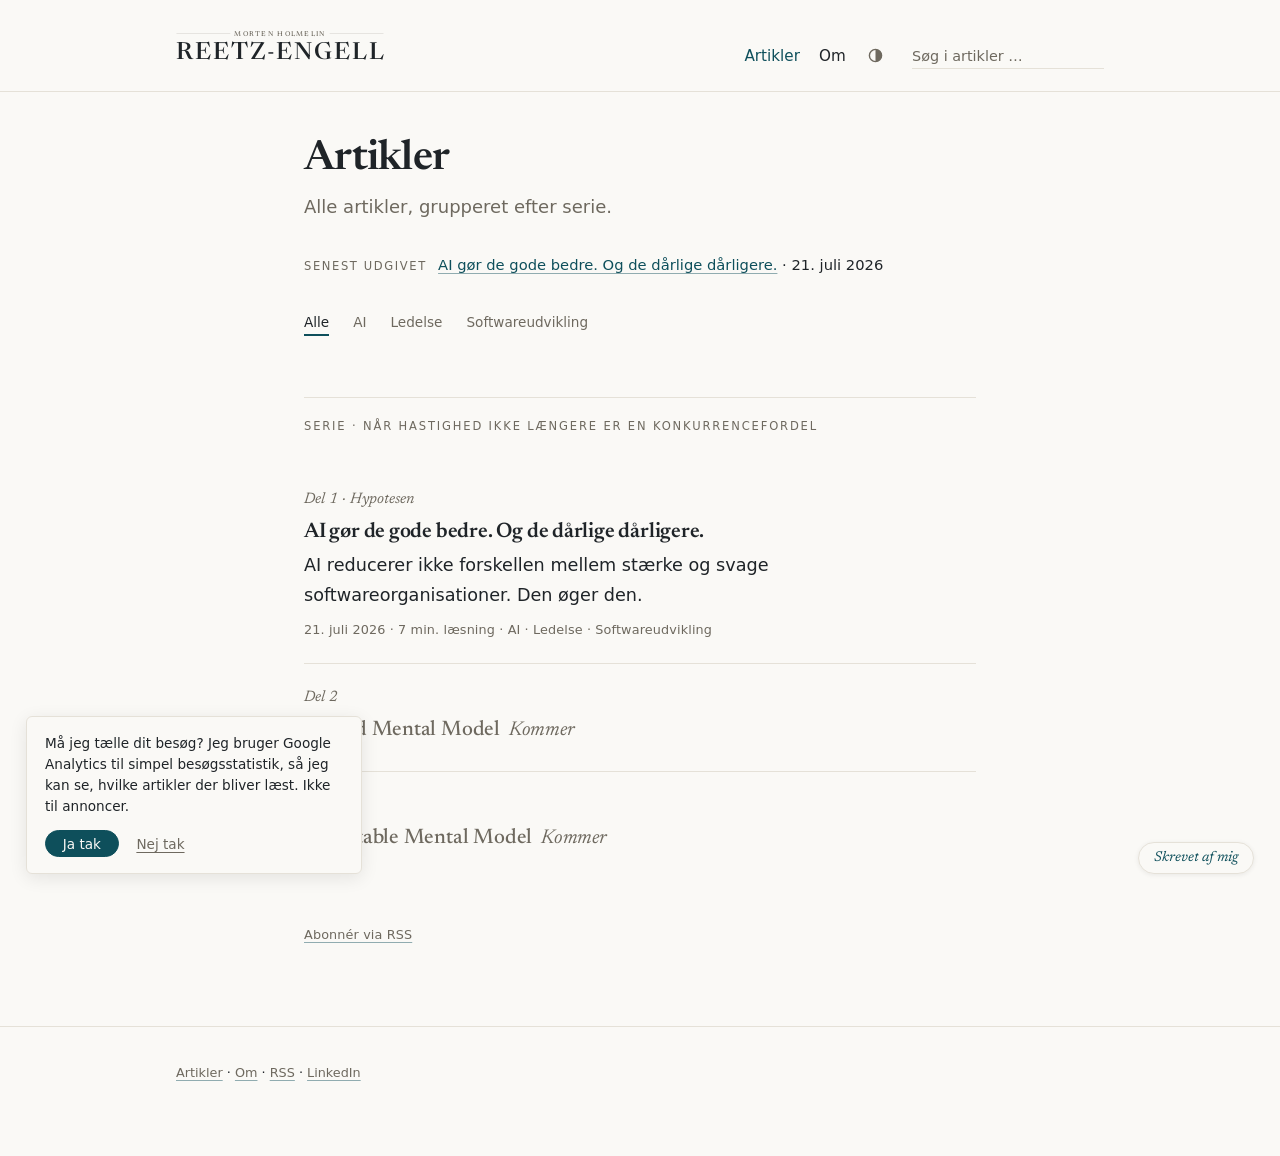
==== artikler/index.html @ 833778ea "Samtykke-banner + Consent Mode for Analytics Lille banner nederst til venstre i sidens formsprog. Co" ====
<!DOCTYPE html>
<html lang="da" data-rod="..">
<head>
  <meta charset="utf-8">
  <meta name="viewport" content="width=device-width, initial-scale=1">
  <title>Artikler · Reetz-Engell</title>
  <meta name="description" content="Alle artikler, grupperet efter serie. Filtrér efter emne.">

  <meta property="og:type" content="website">
  <meta property="og:site_name" content="Reetz-Engell">
  <meta property="og:locale" content="da_DK">
  <meta property="og:title" content="Artikler · Reetz-Engell">
  <meta property="og:description" content="Alle artikler, grupperet efter serie. Filtrér efter emne.">
  <meta property="og:image" content="https://reetz-engell.dk/assets/img/figur-1-samme-vaerktoej.png">

  <link rel="alternate" type="application/rss+xml" title="RSS-feed" href="../feed.xml">
  <link rel="preload" as="font" type="font/woff2" crossorigin href="../assets/fonts/newsreader-latin.woff2">
  <link rel="preload" as="font" type="font/woff2" crossorigin href="../assets/fonts/newsreader-italic-latin.woff2">
  <link rel="stylesheet" href="../assets/css/style.css">
  <link rel="icon" href="../favicon.svg" type="image/svg+xml">
  <link rel="icon" href="../assets/img/favicon-32.png" sizes="32x32" type="image/png">
  <link rel="apple-touch-icon" href="../assets/img/apple-touch-icon.png">
  <script>(function(){try{var t=localStorage.getItem("tema");if(t)document.documentElement.dataset.tema=t}catch(e){}})()</script>
  <!-- Analytics (Firebase / Google Analytics 4). Bevidst undtagelse fra
       reglen om ingen eksterne scripts - siden fungerer fuldt ud uden. -->
  <script async src="https://www.googletagmanager.com/gtag/js?id=G-5WRZSXJRXX"></script>
  <script>
    window.dataLayer=window.dataLayer||[];function gtag(){dataLayer.push(arguments)}
    /* Consent Mode: alt naegtet som udgangspunkt - ingen cookies foer "Ja tak"
       i samtykke-banneret. Valget huskes i localStorage. */
    gtag("consent","default",{ad_storage:"denied",ad_user_data:"denied",ad_personalization:"denied",analytics_storage:"denied"});
    try{if(localStorage.getItem("samtykke")==="ja"){gtag("consent","update",{analytics_storage:"granted"})}}catch(e){}
    gtag("js",new Date());gtag("config","G-5WRZSXJRXX");
  </script>
</head>
<body>

<header class="side-hoved">
  <div class="indhold side-hoved-indre">
    <div class="masthead">
      <a class="masthead-navn" aria-label="Morten Holmelin Reetz-Engell" href="../index.html"><svg class="masthead-wordmark" viewBox="0 0 889 130" role="img" aria-hidden="true" focusable="false" xmlns="http://www.w3.org/2000/svg"><line class="wm-rule" x1="2" y1="14" x2="232" y2="14" stroke-width="1.5"/><line class="wm-rule" x1="657" y1="14" x2="887" y2="14" stroke-width="1.5"/><text class="wm-kicker" x="444" y="25" text-anchor="middle" font-size="30" letter-spacing="5.5">MORTEN HOLMELIN</text><text class="wm-navn" x="0" y="124" font-size="100" letter-spacing="8">REETZ-ENGELL</text></svg></a>
    </div>
    <nav class="hovednav" aria-label="Hovednavigation">
      <a href="index.html" aria-current="page">Artikler</a>
      <a href="../om.html">Om</a>
      <button class="tema-knap" type="button" hidden aria-label="Skift mellem lyst og mørkt tema">
        <svg viewBox="0 0 16 16" width="15" height="15" aria-hidden="true"><circle cx="8" cy="8" r="6.5" fill="none" stroke="currentColor" stroke-width="1.5"/><path d="M8 1.5 A6.5 6.5 0 0 1 8 14.5 Z" fill="currentColor"/></svg>
      </button>
    </nav>
    <form class="soegning" action="index.html" method="get" role="search" hidden>
      <label class="sr-kun" for="soegefelt">Søg i artikler</label>
      <input type="search" id="soegefelt" name="q" placeholder="Søg i artikler …" autocomplete="off">
    </form>
  </div>
  <div class="soegeresultater indhold" hidden aria-live="polite"></div>
</header>

<main class="indhold">
  <div class="maal">

    <h1 class="side-titel">Artikler</h1>
    <p class="side-indledning">Alle artikler, grupperet efter serie.</p>

    <!-- NY ARTIKEL: Opdatér denne linje, så den peger på den nyeste artikel -->
    <p class="senest"><span class="senest-etiket">Senest udgivet</span><a href="ai-goer-de-gode-bedre.html">AI gør de gode bedre. Og de dårlige dårligere.</a> · <time datetime="2026-07-21">21. juli 2026</time></p>

    <!-- Emnefilteret er skjult uden JS - alle artikler vises da.
         Knapperne genereres af search.js ud fra emnerne i artikler.json. -->
    <div class="filter" hidden>
      <p class="sr-kun" id="filter-rubrik">Filtrér efter emne</p>
      <ul class="filter-liste" aria-labelledby="filter-rubrik"></ul>
    </div>

    <!-- ====================================================================
         SERIE: Når hastighed ikke længere er en konkurrencefordel
         NY ARTIKEL I SERIEN: Kopiér <li>-blokken markeret nedenfor, indsæt
         den kronologisk (nyeste nederst i serien), og fjern den tilsvarende
         "Kommer"-linje. Se README.md.
         ==================================================================== -->
    <section class="arkiv-serie" aria-labelledby="serie-nkbb">
      <h2 class="sektionsrubrik" id="serie-nkbb">Serie · Når hastighed ikke længere er en konkurrencefordel</h2>
      <ol class="artikelliste">
        <!-- NY ARTIKEL: KOPIÉR BLOKKEN HERUNDER -->
        <li class="artikelpunkt" data-emner="AI,Ledelse,Softwareudvikling">
          <p class="seriemaerke">Del 1 · Hypotesen</p>
          <h3 class="artikelpunkt-titel"><a href="ai-goer-de-gode-bedre.html">AI gør de gode bedre. Og de dårlige dårligere.</a></h3>
          <p class="artikelpunkt-resume">AI reducerer ikke forskellen mellem stærke og svage softwareorganisationer. Den øger den.</p>
          <p class="meta"><time datetime="2026-07-21">21. juli 2026</time> · 7 min. læsning · AI · Ledelse · Softwareudvikling</p>
        </li>
        <!-- NY ARTIKEL: KOPIÉR BLOKKEN HEROVER -->
        <li class="artikelpunkt er-kommer">
          <p class="seriemaerke">Del 2</p>
          <h3 class="artikelpunkt-titel">Shared Mental Model<span class="kommer-maerke">Kommer</span></h3>
        </li>
        <li class="artikelpunkt er-kommer">
          <p class="seriemaerke">Del 3</p>
          <h3 class="artikelpunkt-titel">Executable Mental Model<span class="kommer-maerke">Kommer</span></h3>
        </li>
      </ol>
    </section>

    <!-- ARTIKLER UDEN FOR SERIE: Tilføj en ny <section class="arkiv-serie">
         med rubrikken "Øvrige artikler" her, når den første selvstændige
         artikel udgives - samme listeopbygning som ovenfor. -->

    <p class="arkiv-rss-link meta"><a href="../feed.xml">Abonnér via RSS</a></p>

  </div>
</main>

<!-- Erklærings-ribbon: fast nederst til højre. Klik viser den fulde besked.
     Ren HTML - virker uden JS (JS lukker blot ved klik udenfor/Escape). -->
<details class="erklaering">
  <summary>Skrevet af mig</summary>
  <div class="erklaering-tekst" role="note">
    <p class="erklaering-rubrik">Artiklerne her er skrevet af mig. Ikke af AI.</p>
    <p>Jeg bruger AI som sparringspartner til at udfordre argumenterne, og til at bygge denne blog og de figurer, du ser undervejs. Holdningerne, fejlene og de sidste kald er mine egne.</p>
    <p><a href="../om.html#skrevet-af-mig">Læs mere på om-siden</a></p>
  </div>
</details>

<!-- Samtykke-banner for besøgsstatistik: Vises kun (via search.js), når der
     ikke allerede er truffet et valg. Uden JS vises det aldrig, og der
     sættes heller ingen cookies (Consent Mode starter afvist). -->
<aside class="samtykke" hidden aria-label="Samtykke til besøgsstatistik">
  <p>Må jeg tælle dit besøg? Jeg bruger Google Analytics til simpel besøgsstatistik, så jeg kan se, hvilke artikler der bliver læst. Ikke til annoncer.</p>
  <div class="samtykke-knapper">
    <button type="button" class="samtykke-ja">Ja tak</button>
    <button type="button" class="samtykke-nej">Nej tak</button>
  </div>
</aside>

<footer class="side-fod">
  <div class="indhold">
    <p class="side-fod-links"><a href="index.html">Artikler</a> · <a href="../om.html">Om</a> · <a href="../feed.xml">RSS</a> · <a href="https://www.linkedin.com/in/mreetzengell/" rel="me noopener">LinkedIn</a></p>
  </div>
</footer>

<script src="../assets/js/search.js" defer></script>
</body>
</html>
---- assets/css/style.css ----
/* ==========================================================================
   Stilark for bloggen. Redaktionelt, roligt, typografibåret.

   Struktur:
   1. Skrifter og variabler (lys + mørk palette)
   2. Grundlag (reset, brødtekst, links, fokus)
   3. Sidehoved (masthead, navigation, søgning, tema-knap)
   4. Forside (fremhævet, serie, artikellister)
   5. Arkiv (emnefilter)
   6. Artikelsider (typografi, pull quotes, figurer, mandagstest, serie-nav)
   7. Om-siden
   8. Sidefod
   9. Læsefremdrift og reduceret bevægelse
   ========================================================================== */

/* 1. Skrifter og variabler
   -------------------------------------------------------------------------- */

@font-face {
  font-family: "Newsreader";
  src: url("../fonts/newsreader-latin.woff2") format("woff2");
  font-style: normal;
  font-weight: 200 800;
  font-display: swap;
  unicode-range: U+0000-00FF, U+0131, U+0152-0153, U+2013-2014, U+2018-201A,
    U+201C-201E, U+2026, U+2039-203A;
}

@font-face {
  font-family: "Newsreader";
  src: url("../fonts/newsreader-italic-latin.woff2") format("woff2");
  font-style: italic;
  font-weight: 200 800;
  font-display: swap;
  unicode-range: U+0000-00FF, U+0131, U+0152-0153, U+2013-2014, U+2018-201A,
    U+201C-201E, U+2026, U+2039-203A;
}

:root {
  /* Lys palette (standard) */
  --bg: #faf9f6;
  --tekst: #1f2428;
  --daemp: #6e695f;
  --linje: #e5e1d8;
  --accent: #0e4f5b;
  --accent-tone: rgba(14, 79, 91, 0.05);

  --skrift-display: "Newsreader", "Iowan Old Style", Georgia, "Times New Roman", serif;
  --skrift-broed: system-ui, -apple-system, "Segoe UI", Roboto, "Helvetica Neue", Arial, sans-serif;

  color-scheme: light;
}

/* Mørk palette: automatisk via prefers-color-scheme, medmindre den manuelle
   toggle har valgt lys. Værdierne er duplikeret i [data-tema="moerk"] nedenfor. */
@media (prefers-color-scheme: dark) {
  :root:not([data-tema="lys"]) {
    --bg: #16191b;
    --tekst: #e4e1da;
    --daemp: #969288;
    --linje: #2b2e31;
    --accent: #83c2cd;
    --accent-tone: rgba(131, 194, 205, 0.08);
    color-scheme: dark;
  }
}

:root[data-tema="moerk"] {
  --bg: #16191b;
  --tekst: #e4e1da;
  --daemp: #969288;
  --linje: #2b2e31;
  --accent: #83c2cd;
  --accent-tone: rgba(131, 194, 205, 0.08);
  color-scheme: dark;
}

/* 2. Grundlag
   -------------------------------------------------------------------------- */

*,
*::before,
*::after {
  box-sizing: border-box;
}

html {
  -webkit-text-size-adjust: 100%;
}

body {
  margin: 0;
  background: var(--bg);
  color: var(--tekst);
  font-family: var(--skrift-broed);
  font-size: 1.0625rem;
  line-height: 1.7;
  /* Footeren ligger altid i bunden; forsidens indhold centreres i resten */
  min-height: 100vh;
  display: flex;
  flex-direction: column;
}

body > main {
  flex: 1;
}

/* Forsiden: fremhævet + serie centreret vertikalt i det ledige rum */
.forside {
  display: flex;
  flex-direction: column;
  justify-content: center;
  padding-bottom: 2.5rem;
}

@media (min-width: 45em) {
  body {
    font-size: 1.125rem;
  }
}

/* Sidens ramme er bred og luftig; læsetekst begrænses af .maal */
.indhold {
  max-width: 64rem;
  margin-inline: auto;
  padding-inline: clamp(1.25rem, 5vw, 3rem);
}

.maal {
  max-width: 42rem;
  margin-inline: auto;
}

img,
svg {
  max-width: 100%;
  height: auto;
}

::selection {
  background: var(--accent);
  color: var(--bg);
}

a {
  color: var(--accent);
  text-decoration: underline;
  text-decoration-thickness: 1px;
  text-underline-offset: 0.2em;
  text-decoration-color: color-mix(in srgb, var(--accent) 45%, transparent);
}

a:hover {
  text-decoration-color: var(--accent);
  text-decoration-thickness: 2px;
}

:focus-visible {
  outline: 2px solid var(--accent);
  outline-offset: 3px;
  border-radius: 1px;
}

.sr-kun {
  position: absolute;
  width: 1px;
  height: 1px;
  padding: 0;
  margin: -1px;
  overflow: hidden;
  clip: rect(0 0 0 0);
  white-space: nowrap;
  border: 0;
}

/* Metadata-linjer (dato, læsetid, emner): små, rolige, uden støj */
.meta {
  font-size: 0.8rem;
  letter-spacing: 0.01em;
  color: var(--daemp);
  margin: 0;
}

.meta a {
  color: inherit;
}

/* Små rubrikker over sektioner ("Serie", "Seneste artikler" …) */
.sektionsrubrik {
  font-size: 0.72rem;
  font-weight: 500;
  text-transform: uppercase;
  letter-spacing: 0.16em;
  color: var(--daemp);
  border-top: 1px solid var(--linje);
  padding-top: 1.2rem;
  margin: 3.8rem 0 1.8rem;
}

/* Seriemærke over artikeltitler: stille kursiv, ingen versaler */
.seriemaerke {
  font-family: var(--skrift-display);
  font-style: italic;
  font-size: 1.02rem;
  color: var(--daemp);
  margin: 0 0 0.7rem;
}

/* 3. Sidehoved
   -------------------------------------------------------------------------- */

.side-hoved {
  border-bottom: 1px solid var(--linje);
  padding: 1.9rem 0 1.3rem;
}

.side-hoved-indre {
  display: flex;
  flex-wrap: wrap;
  align-items: baseline;
  gap: 0.5rem 1.6rem;
}

.masthead {
  margin-right: auto;
}

/* SVG-wordmark, "navneplade"-lockup: efternavnet i versal-serif med rolig
   tracking, og fornavnene centreret under i små versaler med flankerende
   hairlines - som et graveret brevhoved. Ved hover/fokus toner underlinjen
   og hairlines over i accentfarven. */
.masthead-navn {
  display: inline-block;
  text-decoration: none;
  line-height: 0;
}

.masthead-wordmark {
  display: block;
  width: clamp(10rem, 32vw, 13rem);
  height: auto;
  overflow: visible;
}

.wm-navn {
  font-family: var(--skrift-display);
  font-weight: 500;
  fill: var(--tekst);
}

.wm-kicker {
  font-family: var(--skrift-display);
  font-weight: 500;
  fill: var(--daemp);
}

.wm-rule {
  stroke: var(--daemp);
  opacity: 0.55;
}

.masthead-navn:hover .wm-kicker,
.masthead-navn:focus-visible .wm-kicker {
  fill: var(--accent);
}

.masthead-navn:hover .wm-rule,
.masthead-navn:focus-visible .wm-rule {
  stroke: var(--accent);
  opacity: 0.8;
}

.masthead-foto {
  width: 2.1rem;
  height: 2.1rem;
  border-radius: 50%;
  object-fit: cover;
  vertical-align: -0.6em;
  margin-right: 0.6rem;
}

.hovednav {
  display: flex;
  align-items: baseline;
  gap: 1.2rem;
  font-size: 0.95rem;
}

.hovednav a {
  color: var(--tekst);
  text-decoration: none;
}

.hovednav a:hover {
  text-decoration: underline;
  text-decoration-thickness: 1px;
  text-underline-offset: 0.3em;
  text-decoration-color: var(--accent);
}

.hovednav a[aria-current="page"] {
  color: var(--accent);
}

.tema-knap {
  background: none;
  border: 0;
  padding: 0.2rem;
  color: var(--daemp);
  cursor: pointer;
  line-height: 1;
  align-self: center;
}

.tema-knap:hover {
  color: var(--accent);
}

/* Søgefeltet er skjult uden JS (hidden-attribut fjernes af search.js) */
.soegning input {
  font-family: var(--skrift-broed);
  font-size: 0.9rem;
  width: 100%;
  max-width: 16rem;
  color: var(--tekst);
  background: transparent;
  border: 0;
  border-bottom: 1px solid var(--linje);
  padding: 0.25rem 0;
}

.soegning input::placeholder {
  color: var(--daemp);
}

.soegning input:focus {
  outline: none;
  border-bottom-color: var(--accent);
}

@media (min-width: 45em) {
  .soegning input {
    width: 12rem;
  }
}

/* Søgeresultater vises i et panel under sidehovedet */
.soegeresultater {
  padding-top: 1.2rem;
  padding-bottom: 0.6rem;
}

.soegeresultater-rubrik {
  margin-bottom: 0.4rem;
}

/* 4. Forside
   -------------------------------------------------------------------------- */

/* Fremhævet artikel: stor rolig titel, resumé i serif, figuren ved siden af
   på brede skærme og under teksten på mobil. */
.fremhaevet {
  padding-top: clamp(2.4rem, 6vw, 4.2rem);
}

@media (min-width: 60em) {
  .fremhaevet {
    display: grid;
    grid-template-columns: minmax(0, 1fr) 24rem;
    gap: 4rem;
    align-items: center;
  }
}

.fremhaevet-titel {
  font-family: var(--skrift-display);
  font-size: clamp(2rem, 5.4vw, 3.1rem);
  font-weight: 600;
  line-height: 1.08;
  letter-spacing: -0.02em;
  margin: 0 0 1.1rem;
  text-wrap: balance;
}

.fremhaevet-titel a {
  color: inherit;
  text-decoration: none;
}

.fremhaevet-titel a:hover {
  text-decoration: underline;
  text-decoration-thickness: 2px;
  text-underline-offset: 0.12em;
  text-decoration-color: var(--accent);
}

.fremhaevet-resume {
  font-family: var(--skrift-display);
  font-size: 1.22rem;
  line-height: 1.5;
  margin: 0 0 1rem;
}

.fremhaevet-figur {
  max-width: 24rem;
  margin-top: 2rem;
}

@media (min-width: 60em) {
  .fremhaevet-figur {
    margin-top: 0;
  }
}

/* Serien som ét samlet forløb: tre stille spalter på brede skærme */
.serie-liste {
  list-style: none;
  margin: 0;
  padding: 0;
  display: grid;
  gap: 1.4rem;
}

@media (min-width: 45em) {
  .serie-liste {
    grid-template-columns: repeat(3, 1fr);
    gap: 2.4rem;
  }
}

.serie-del {
  border-top: 1px solid var(--linje);
  padding-top: 0.9rem;
}

.serie-del-etiket {
  font-family: var(--skrift-display);
  font-style: italic;
  font-size: 0.98rem;
  color: var(--accent);
  margin: 0 0 0.35rem;
}

.serie-del-titel {
  font-family: var(--skrift-display);
  font-size: 1.18rem;
  font-weight: 500;
  line-height: 1.3;
  margin: 0 0 0.4rem;
}

.serie-del-titel a {
  color: inherit;
  text-decoration: none;
}

.serie-del-titel a:hover {
  text-decoration: underline;
  text-decoration-thickness: 1px;
  text-underline-offset: 0.2em;
  text-decoration-color: var(--accent);
}

.serie-del-status {
  font-size: 0.8rem;
  color: var(--daemp);
  margin: 0;
}

.er-kommer .serie-del-etiket {
  color: var(--daemp);
}

.er-kommer .serie-del-titel {
  color: var(--daemp);
}

.er-kommer .serie-del-status {
  font-family: var(--skrift-display);
  font-style: italic;
}

/* "Kommer" i løbende lister og serie-navigation */
.kommer-maerke {
  font-family: var(--skrift-display);
  font-style: italic;
  font-size: 0.95em;
  font-weight: 400;
  color: var(--daemp);
  margin-left: 0.55rem;
}

/* Artikellister (forside, arkiv og søgeresultater deler samme udtryk) */
.artikelliste {
  list-style: none;
  margin: 0;
  padding: 0;
}

.artikelpunkt {
  padding: 1.35rem 0;
}

.artikelpunkt + .artikelpunkt {
  border-top: 1px solid var(--linje);
}

.artikelpunkt-titel {
  font-family: var(--skrift-display);
  font-size: 1.32rem;
  font-weight: 600;
  line-height: 1.25;
  letter-spacing: -0.01em;
  margin: 0 0 0.4rem;
}

.artikelpunkt-titel a {
  color: inherit;
  text-decoration: none;
}

.artikelpunkt-titel a:hover {
  text-decoration: underline;
  text-decoration-thickness: 1px;
  text-underline-offset: 0.18em;
  text-decoration-color: var(--accent);
}

.artikelpunkt-resume {
  margin: 0 0 0.5rem;
  font-size: 0.98em;
}

.artikelpunkt .seriemaerke {
  font-size: 0.95rem;
  margin-bottom: 0.35rem;
}

.artikelpunkt.er-kommer .artikelpunkt-titel {
  color: var(--daemp);
  font-weight: 500;
}

.arkiv-rss-link {
  margin: 2.8rem 0 0;
}

/* 5. Arkiv
   -------------------------------------------------------------------------- */

.side-titel {
  font-family: var(--skrift-display);
  font-size: clamp(1.9rem, 5.5vw, 2.6rem);
  font-weight: 600;
  letter-spacing: -0.018em;
  line-height: 1.1;
  margin: 2.8rem 0 0.6rem;
}

.side-indledning {
  color: var(--daemp);
  margin: 0 0 1rem;
}

/* "Senest udgivet"-linjen øverst på arkivsiden */
.senest {
  font-size: 0.92rem;
  margin: 1.8rem 0 0;
}

.senest-etiket {
  font-size: 0.72rem;
  font-weight: 500;
  text-transform: uppercase;
  letter-spacing: 0.14em;
  color: var(--daemp);
  margin-right: 0.7rem;
}

/* Emnefilteret er skjult uden JS - arkivet viser da alle artikler */
.filter {
  margin: 1.8rem 0 0.6rem;
}

.filter-liste {
  list-style: none;
  display: flex;
  flex-wrap: wrap;
  gap: 0.3rem 1.5rem;
  margin: 0;
  padding: 0;
}

.filter-knap {
  font-family: var(--skrift-broed);
  font-size: 0.85rem;
  color: var(--daemp);
  background: none;
  border: 0;
  border-bottom: 2px solid transparent;
  padding: 0.15rem 0 0.25rem;
  cursor: pointer;
}

.filter-knap:hover {
  color: var(--accent);
}

.filter-knap[aria-pressed="true"] {
  color: var(--tekst);
  border-bottom-color: var(--accent);
}

/* 6. Artikelsider
   -------------------------------------------------------------------------- */

.artikel {
  padding-top: clamp(2.2rem, 5vw, 3.6rem);
}

.artikel-titel {
  font-family: var(--skrift-display);
  font-size: clamp(2rem, 6vw, 2.9rem);
  font-weight: 600;
  line-height: 1.1;
  letter-spacing: -0.02em;
  margin: 0 0 1rem;
  text-wrap: balance;
}

.artikel-hoved .meta {
  margin-bottom: 0;
}

.artikel-krop {
  margin-top: 2.4rem;
}

.artikel-krop p {
  margin: 0 0 1.4em;
}

.artikel-krop h2 {
  font-family: var(--skrift-display);
  font-size: 1.5rem;
  font-weight: 600;
  line-height: 1.25;
  letter-spacing: -0.01em;
  margin: 2.6em 0 0.8em;
}

.artikel-krop ul,
.artikel-krop ol {
  margin: 0 0 1.4em;
  padding-left: 1.3em;
}

.artikel-krop li {
  margin-bottom: 0.6em;
}

/* Pull quote - sidens signatur-element. Hele <aside> kan flyttes frit
   mellem afsnit. aria-hidden, fordi teksten gentager brødteksten.
   Citationstegnene »…« sættes her i CSS, så de altid er ens, og så
   teksten i HTML forbliver ren. */
.citat {
  font-family: var(--skrift-display);
  font-style: italic;
  font-weight: 500;
  font-size: clamp(1.5rem, 4.8vw, 2rem);
  line-height: 1.28;
  letter-spacing: -0.01em;
  color: var(--accent);
  margin: 2.6rem 0;
}

.citat p {
  margin: 0;
}

.citat p::before {
  content: "»";
  margin-right: 0.06em;
}

.citat p::after {
  content: "«";
  margin-left: 0.06em;
}

/* Figurer: håndkodet inline-SVG. Etiketter i serif-kursiv; farver via
   CSS-variabler, så figuren virker i lys og mørk. På mobil fuld bredde -
   på brede skærme flyder artiklens figurer til højre, så teksten wrapper. */
.figur {
  margin: 2.6rem auto;
  max-width: 30rem;
}

/* Kun figurer markeret .figur-flyd flyder til højre med tekst-wrap på brede
   skærme. Øvrige figurer står i fuld bredde midt i spalten. På mobil flyder
   ingen figurer. */
@media (min-width: 45em) {
  .artikel-krop .figur-flyd {
    float: right;
    clear: right;
    width: 18rem;
    margin: 0.3rem 0 1.4rem 2.4rem;
  }
}

.figur svg {
  display: block;
  width: 100%;
}

.figur figcaption {
  font-size: 0.8rem;
  color: var(--daemp);
  margin-top: 0.8rem;
}

.fig-etiket {
  font-family: var(--skrift-display);
  font-style: italic;
  font-size: 13px;
  fill: var(--tekst);
}

.fig-etiket-accent {
  font-family: var(--skrift-display);
  font-style: italic;
  font-size: 13px;
  fill: var(--accent);
}

.fig-navn {
  font-family: var(--skrift-broed);
  font-size: 10px;
  font-weight: 600;
  letter-spacing: 0.06em;
  fill: var(--tekst);
}

.fig-akse-tekst {
  font-family: var(--skrift-broed);
  font-size: 8.5px;
  letter-spacing: 0.1em;
  fill: var(--daemp);
}

.fig-titel {
  font-family: var(--skrift-display);
  font-weight: 600;
  font-size: 15px;
  fill: var(--tekst);
}

.fig-under {
  font-family: var(--skrift-display);
  font-style: italic;
  font-size: 12.5px;
  fill: var(--daemp);
}

.fig-punkt {
  font-family: var(--skrift-broed);
  font-size: 11.5px;
  fill: var(--tekst);
  fill-opacity: 0.85;
}

.fig-ord {
  font-family: var(--skrift-broed);
  font-size: 12.5px;
  fill: var(--tekst);
}

.fig-ord-accent {
  font-family: var(--skrift-broed);
  font-size: 12.5px;
  font-weight: 600;
  letter-spacing: -0.02em;
  fill: var(--accent);
}

.fig-boks {
  stroke: var(--daemp);
  stroke-opacity: 0.55;
  fill: none;
}

/* Figur-varianter: bred (side om side) på store skærme, smal (stakket)
   på mobil. Kun den relevante variant vises. Selektoren skal have mindst
   samme specificitet som ".figur svg { display: block }" for at vinde. */
@media (max-width: 44.99em) {
  svg.kun-bred,
  .figur .kun-bred {
    display: none;
  }
}

@media (min-width: 45em) {
  svg.kun-smal,
  .figur .kun-smal {
    display: none;
  }
}

.fig-linje {
  stroke: var(--tekst);
  fill: none;
}

.fig-akse {
  stroke: var(--daemp);
  stroke-opacity: 0.55;
  fill: none;
}

.fig-flade {
  fill: var(--accent);
  opacity: 0.07;
}

.fig-accent-streg {
  stroke: var(--accent);
  fill: none;
}

/* Mandagstesten: diskret "prøv selv"-markering. Svagt tonet baggrund, der
   hænger ud i marginen (negative margener = padding), så tekstkanten
   flugter præcist med brødteksten. Ingen ikoner, ingen kanter. */
.proev-selv {
  background: var(--accent-tone);
  border-radius: 4px;
  padding: 1.15rem 1.25rem;
  margin: 2.6rem -1.25rem;
  clear: both;
}

.proev-selv p:last-child {
  margin-bottom: 0;
}

/* Serie-navigation og relaterede artikler i bunden af artiklen */
.artikel-fod {
  clear: both;
  margin-top: 3.5rem;
  border-top: 1px solid var(--linje);
  padding-top: 1.4rem;
}

.serie-nav {
  display: flex;
  flex-direction: column;
  gap: 0.5rem;
  font-size: 0.95rem;
}

.serie-nav-retning {
  font-size: 0.72rem;
  font-weight: 500;
  text-transform: uppercase;
  letter-spacing: 0.14em;
  color: var(--daemp);
  display: block;
}

.relaterede {
  margin-top: 2.2rem;
}

/* 7. Om-siden
   -------------------------------------------------------------------------- */

.om-foto {
  width: clamp(7rem, 30vw, 9rem);
  height: auto;
  border-radius: 50%;
  margin: 2.8rem 0 0.4rem;
}

/* 8. Sidefod
   -------------------------------------------------------------------------- */

.side-fod {
  border-top: 1px solid var(--linje);
  margin-top: 5rem;
  /* Ekstra bundluft, så erklærings-ribbonen ikke dækker footerens links */
  padding: 2.2rem 0 4.5rem;
}

.side-fod-links {
  font-size: 0.8rem;
  margin: 0;
}

.side-fod-links a {
  color: var(--daemp);
}

.side-fod-links a:hover {
  color: var(--accent);
}

/* Erklærings-ribbon: fast, diskret markering af menneskeskrevet indhold på
   forside og artikelsider. Ren HTML (details/summary) - klik folder den
   fulde besked ud og virker uden JS; JS lukker blot ved klik udenfor. */
.erklaering {
  position: fixed;
  right: clamp(0.9rem, 2.5vw, 1.6rem);
  bottom: clamp(0.9rem, 2.5vw, 1.6rem);
  z-index: 20;
}

.erklaering summary {
  list-style: none;
  cursor: pointer;
  font-family: var(--skrift-display);
  font-style: italic;
  font-size: 0.88rem;
  line-height: 1;
  color: var(--accent);
  background: var(--bg);
  border: 1px solid var(--linje);
  border-radius: 999px;
  padding: 0.5rem 0.95rem 0.55rem;
  box-shadow: 0 1px 5px rgba(0, 0, 0, 0.07);
  white-space: nowrap;
}

.erklaering summary::-webkit-details-marker {
  display: none;
}

.erklaering summary:hover {
  border-color: var(--accent);
}

.erklaering[open] summary {
  color: var(--bg);
  background: var(--accent);
  border-color: var(--accent);
}

.erklaering-tekst {
  position: absolute;
  right: 0;
  bottom: calc(100% + 0.7rem);
  width: min(21rem, calc(100vw - 2.2rem));
  background: var(--bg);
  border: 1px solid var(--linje);
  border-radius: 6px;
  box-shadow: 0 4px 18px rgba(0, 0, 0, 0.09);
  padding: 1rem 1.15rem;
  font-size: 0.86rem;
  line-height: 1.6;
}

.erklaering-tekst p {
  margin: 0 0 0.7rem;
}

.erklaering-tekst p:last-child {
  margin-bottom: 0;
}

.erklaering-rubrik {
  font-family: var(--skrift-display);
  font-style: italic;
  font-size: 1.02rem;
  color: var(--tekst);
}

/* Samtykke-banner: lille, roligt kort nederst til venstre. Vises kun via
   JS, når der ikke allerede er truffet et valg. */
.samtykke {
  position: fixed;
  left: clamp(0.9rem, 2.5vw, 1.6rem);
  bottom: clamp(0.9rem, 2.5vw, 1.6rem);
  z-index: 30;
  max-width: 21rem;
  background: var(--bg);
  border: 1px solid var(--linje);
  border-radius: 6px;
  box-shadow: 0 4px 18px rgba(0, 0, 0, 0.09);
  padding: 1rem 1.15rem;
  font-size: 0.85rem;
  line-height: 1.55;
}

.samtykke p {
  margin: 0 0 0.8rem;
}

.samtykke-knapper {
  display: flex;
  gap: 1.1rem;
  align-items: center;
}

.samtykke-ja {
  font-family: var(--skrift-broed);
  font-size: 0.85rem;
  color: var(--bg);
  background: var(--accent);
  border: 1px solid var(--accent);
  border-radius: 999px;
  padding: 0.3rem 1.05rem;
  cursor: pointer;
}

.samtykke-ja:hover {
  opacity: 0.88;
}

.samtykke-nej {
  font-family: var(--skrift-broed);
  font-size: 0.85rem;
  color: var(--daemp);
  background: none;
  border: 0;
  padding: 0.3rem 0;
  cursor: pointer;
  text-decoration: underline;
  text-underline-offset: 0.2em;
}

.samtykke-nej:hover {
  color: var(--accent);
}

@media (max-width: 44.99em) {
  .samtykke {
    right: clamp(0.9rem, 2.5vw, 1.6rem);
    max-width: none;
  }
}

/* 9. Læsefremdrift og reduceret bevægelse
   -------------------------------------------------------------------------- */

/* Tynd fremdriftslinje øverst på artikelsider. Ren CSS via scroll-drevet
   animation - vises kun i browsere, der understøtter det, og aldrig ved
   prefers-reduced-motion. */
.fremdrift {
  display: none;
}

@supports (animation-timeline: scroll(root)) {
  @media (prefers-reduced-motion: no-preference) {
    .fremdrift {
      display: block;
      position: fixed;
      inset: 0 0 auto 0;
      height: 2px;
      background: var(--accent);
      transform-origin: 0 50%;
      transform: scaleX(0);
      animation: fremdrift linear both;
      animation-timeline: scroll(root);
      z-index: 10;
    }

    @keyframes fremdrift {
      from {
        transform: scaleX(0);
      }

      to {
        transform: scaleX(1);
      }
    }
  }
}

@media (prefers-reduced-motion: reduce) {
  *,
  *::before,
  *::after {
    animation-duration: 0.01ms !important;
    animation-iteration-count: 1 !important;
    transition-duration: 0.01ms !important;
    scroll-behavior: auto !important;
  }
}
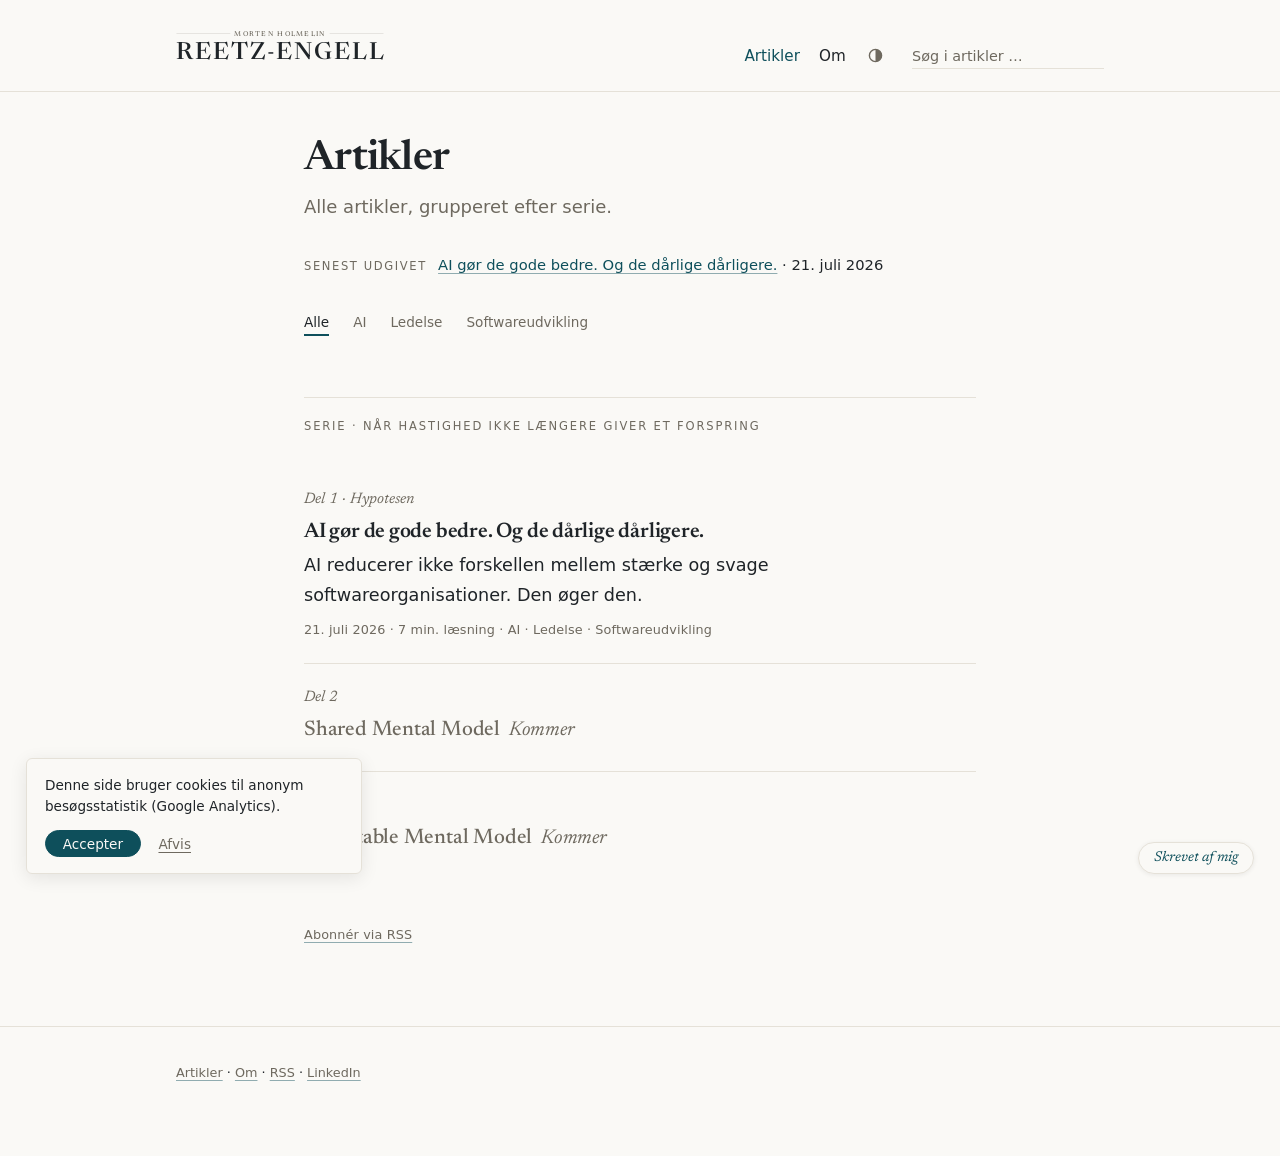
==== commit a0f1286f: "Serienavn rettet, artikel opdateret, figur 2 flyttet, generisk banner - Serien hedder "Naar hastighe" ====
--- a/artikler/index.html
+++ b/artikler/index.html
@@ -72,13 +72,13 @@
     </div>
 
     <!-- ====================================================================
-         SERIE: Når hastighed ikke længere er en konkurrencefordel
+         SERIE: Når hastighed ikke længere giver et forspring
          NY ARTIKEL I SERIEN: Kopiér <li>-blokken markeret nedenfor, indsæt
          den kronologisk (nyeste nederst i serien), og fjern den tilsvarende
          "Kommer"-linje. Se README.md.
          ==================================================================== -->
     <section class="arkiv-serie" aria-labelledby="serie-nkbb">
-      <h2 class="sektionsrubrik" id="serie-nkbb">Serie · Når hastighed ikke længere er en konkurrencefordel</h2>
+      <h2 class="sektionsrubrik" id="serie-nkbb">Serie · Når hastighed ikke længere giver et forspring</h2>
       <ol class="artikelliste">
         <!-- NY ARTIKEL: KOPIÉR BLOKKEN HERUNDER -->
         <li class="artikelpunkt" data-emner="AI,Ledelse,Softwareudvikling">
@@ -123,10 +123,10 @@
      ikke allerede er truffet et valg. Uden JS vises det aldrig, og der
      sættes heller ingen cookies (Consent Mode starter afvist). -->
 <aside class="samtykke" hidden aria-label="Samtykke til besøgsstatistik">
-  <p>Må jeg tælle dit besøg? Jeg bruger Google Analytics til simpel besøgsstatistik, så jeg kan se, hvilke artikler der bliver læst. Ikke til annoncer.</p>
+  <p>Denne side bruger cookies til anonym besøgsstatistik (Google Analytics).</p>
   <div class="samtykke-knapper">
-    <button type="button" class="samtykke-ja">Ja tak</button>
-    <button type="button" class="samtykke-nej">Nej tak</button>
+    <button type="button" class="samtykke-ja">Accepter</button>
+    <button type="button" class="samtykke-nej">Afvis</button>
   </div>
 </aside>
 
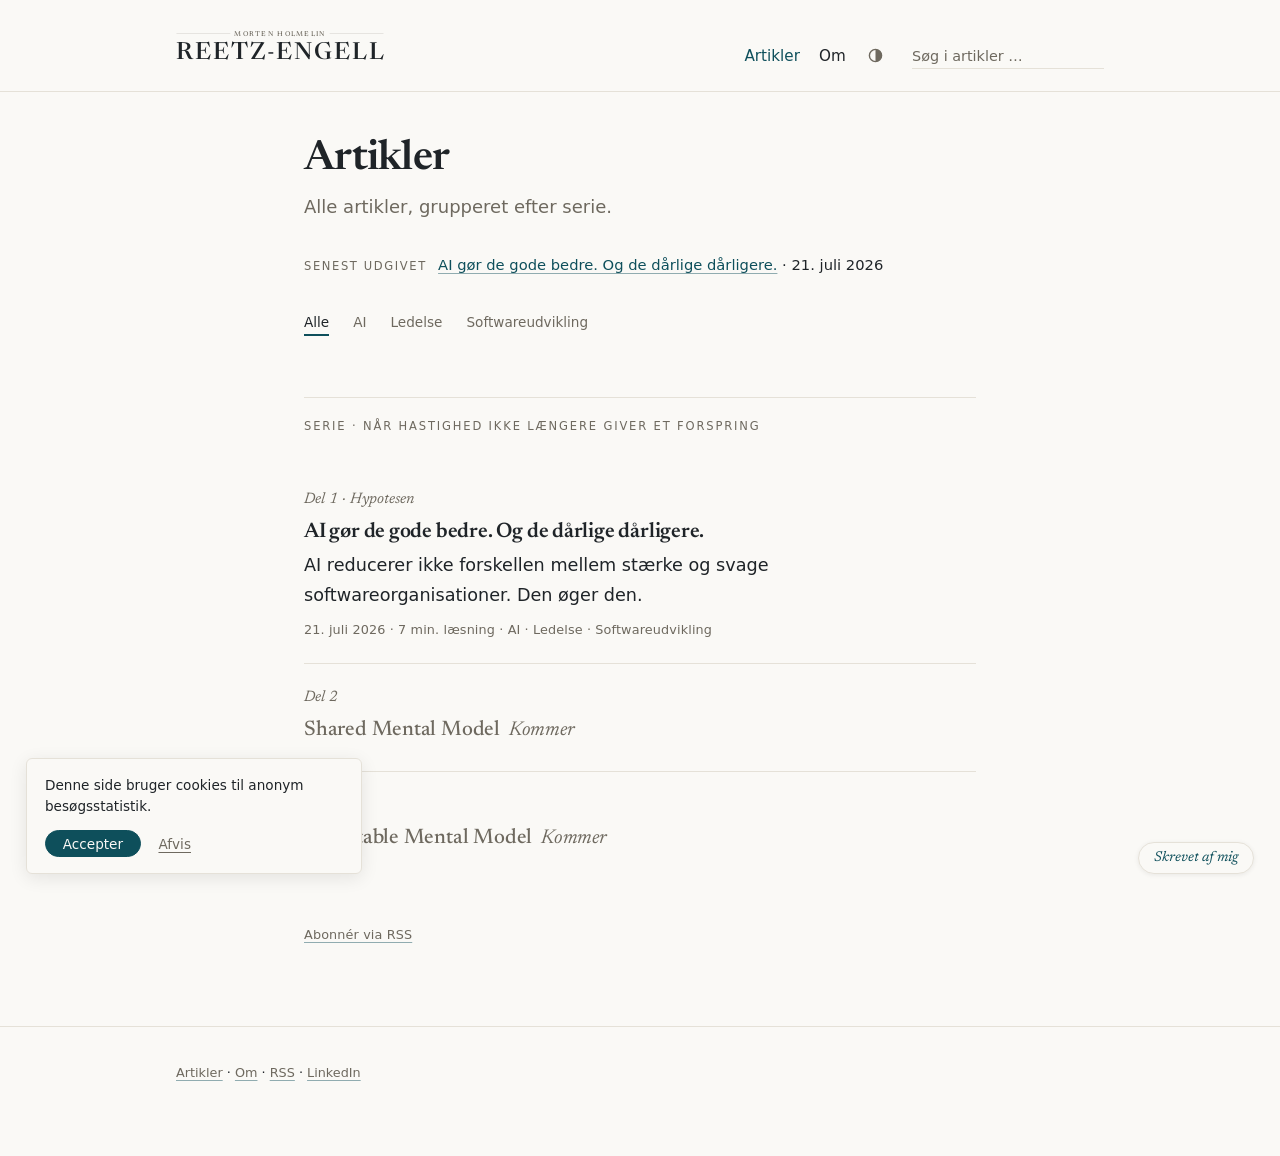
==== commit 62b8f282: "Banner: "(Google Analytics)" fjernet fra teksten Co-Authored-By: Claude Fable 5 <noreply@anthropic.c" ====
--- a/artikler/index.html
+++ b/artikler/index.html
@@ -123,7 +123,7 @@
      ikke allerede er truffet et valg. Uden JS vises det aldrig, og der
      sættes heller ingen cookies (Consent Mode starter afvist). -->
 <aside class="samtykke" hidden aria-label="Samtykke til besøgsstatistik">
-  <p>Denne side bruger cookies til anonym besøgsstatistik (Google Analytics).</p>
+  <p>Denne side bruger cookies til anonym besøgsstatistik.</p>
   <div class="samtykke-knapper">
     <button type="button" class="samtykke-ja">Accepter</button>
     <button type="button" class="samtykke-nej">Afvis</button>
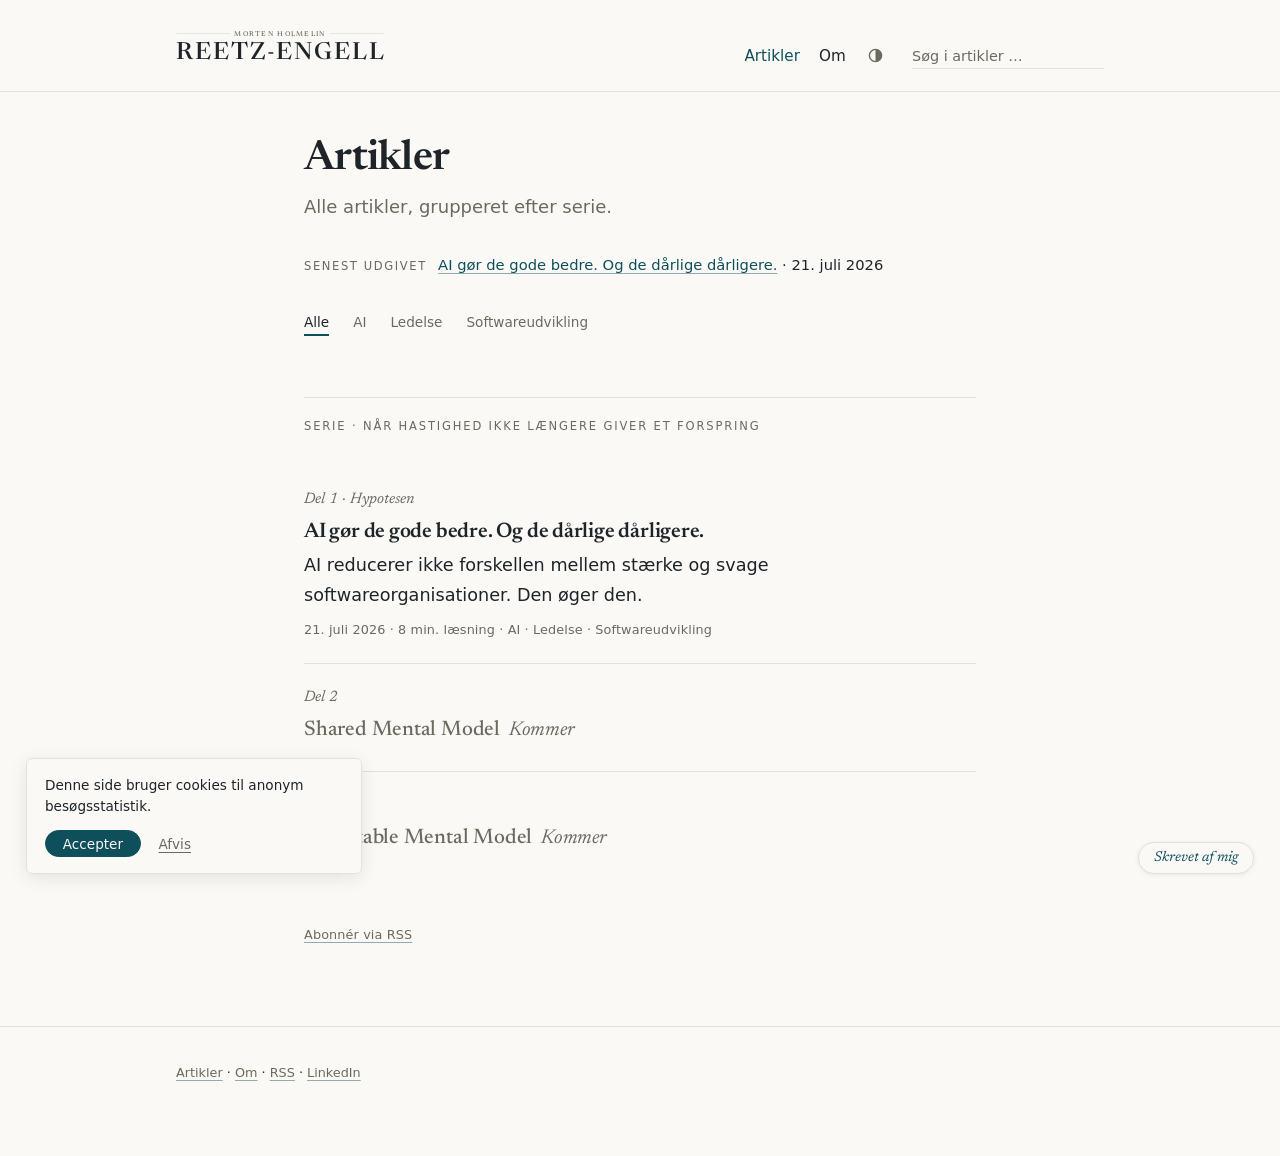
==== commit 1a2c79da: "Ny version af artiklen + figur 2 med retur-pil Stoerre omskrivning fra kladden: Fred Brooks/No Silve" ====
--- a/artikler/index.html
+++ b/artikler/index.html
@@ -85,7 +85,7 @@
           <p class="seriemaerke">Del 1 · Hypotesen</p>
           <h3 class="artikelpunkt-titel"><a href="ai-goer-de-gode-bedre.html">AI gør de gode bedre. Og de dårlige dårligere.</a></h3>
           <p class="artikelpunkt-resume">AI reducerer ikke forskellen mellem stærke og svage softwareorganisationer. Den øger den.</p>
-          <p class="meta"><time datetime="2026-07-21">21. juli 2026</time> · 7 min. læsning · AI · Ledelse · Softwareudvikling</p>
+          <p class="meta"><time datetime="2026-07-21">21. juli 2026</time> · 8 min. læsning · AI · Ledelse · Softwareudvikling</p>
         </li>
         <!-- NY ARTIKEL: KOPIÉR BLOKKEN HEROVER -->
         <li class="artikelpunkt er-kommer">
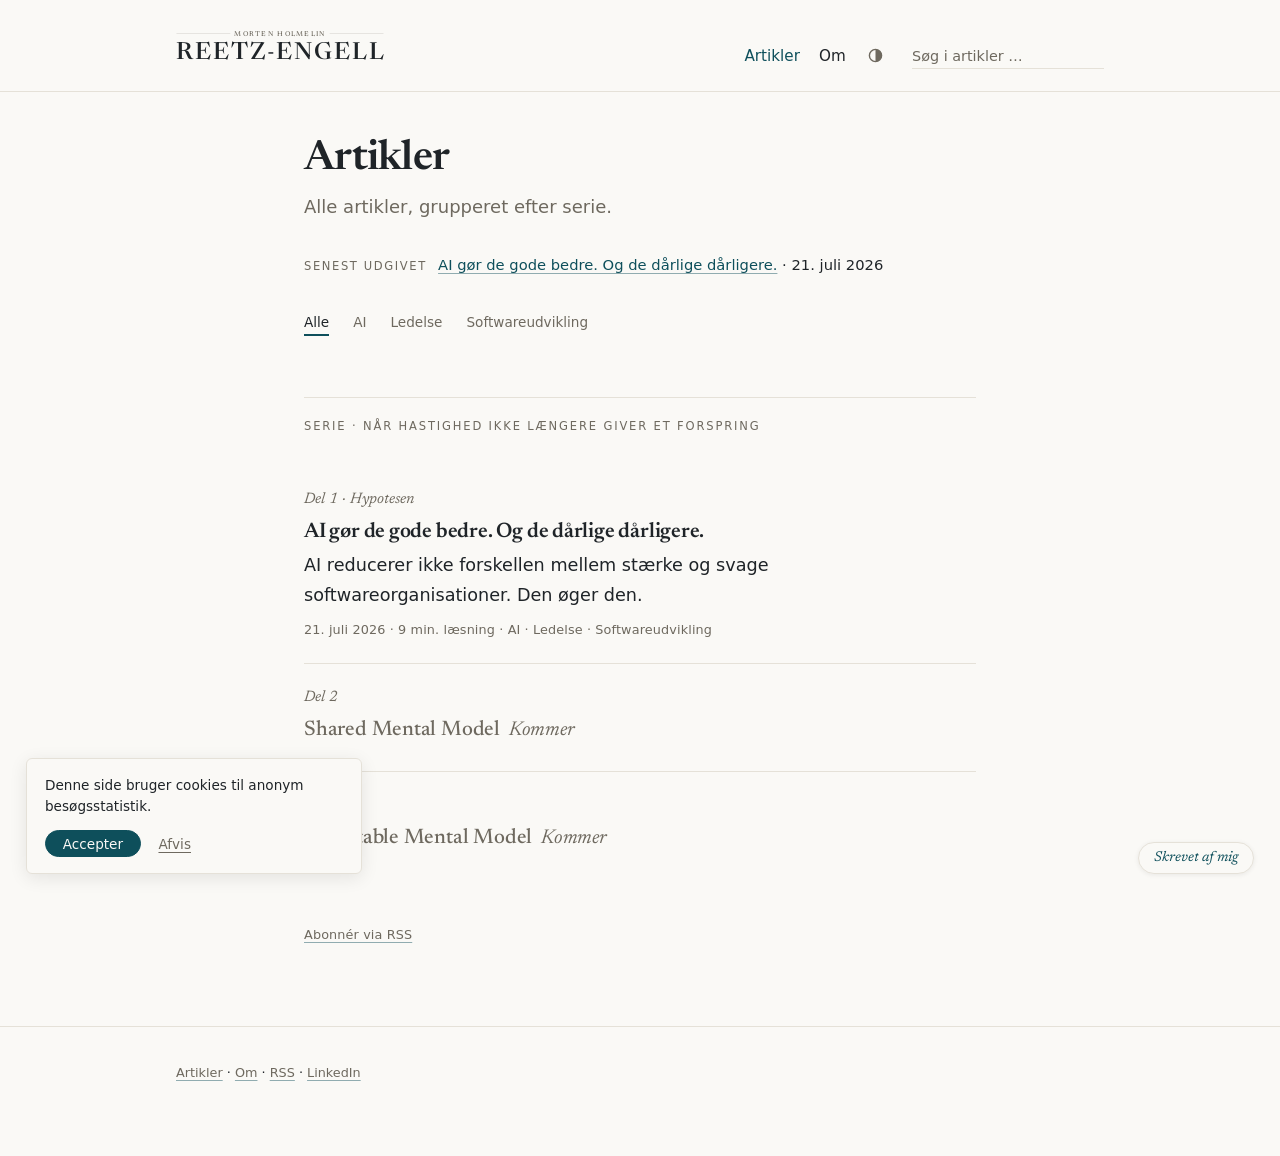
==== commit 9a65121b: "Artikel: ny indledning fra kladden + laesetid 9 min Nyt aabningsafsnit om AI's demokratisering af ek" ====
--- a/artikler/index.html
+++ b/artikler/index.html
@@ -85,7 +85,7 @@
           <p class="seriemaerke">Del 1 · Hypotesen</p>
           <h3 class="artikelpunkt-titel"><a href="ai-goer-de-gode-bedre.html">AI gør de gode bedre. Og de dårlige dårligere.</a></h3>
           <p class="artikelpunkt-resume">AI reducerer ikke forskellen mellem stærke og svage softwareorganisationer. Den øger den.</p>
-          <p class="meta"><time datetime="2026-07-21">21. juli 2026</time> · 8 min. læsning · AI · Ledelse · Softwareudvikling</p>
+          <p class="meta"><time datetime="2026-07-21">21. juli 2026</time> · 9 min. læsning · AI · Ledelse · Softwareudvikling</p>
         </li>
         <!-- NY ARTIKEL: KOPIÉR BLOKKEN HEROVER -->
         <li class="artikelpunkt er-kommer">
--- a/assets/css/style.css
+++ b/assets/css/style.css
@@ -840,6 +840,20 @@
 
 .proev-selv p:last-child {
   margin-bottom: 0;
+}
+
+/* Kildeliste sidst i artiklen: mindre og dæmpet, og lange URL'er må bryde */
+.artikel-krop .kilder {
+  font-size: 0.88rem;
+  color: var(--daemp);
+}
+
+.artikel-krop .kilder li {
+  margin-bottom: 0.8em;
+}
+
+.artikel-krop .kilder a {
+  overflow-wrap: anywhere;
 }
 
 /* Serie-navigation og relaterede artikler i bunden af artiklen */
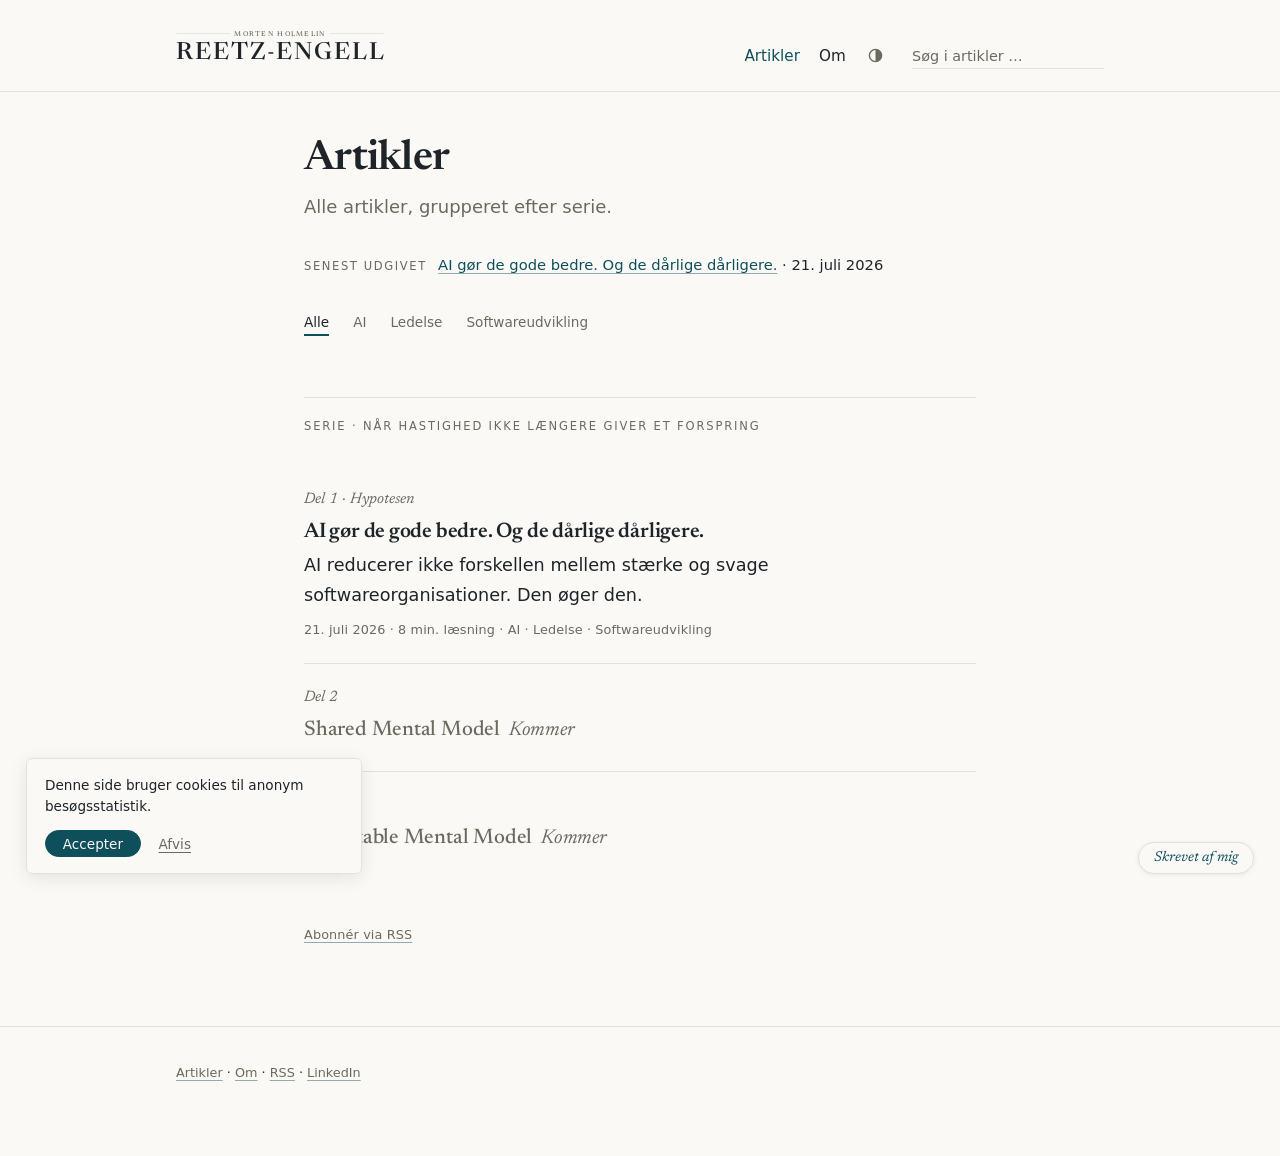
==== commit 9f46d69e: "Artikel: indledningen kondenseret jf. kladden + laesetid 8 min Fire nye aabningsafsnit: agenter/vibe" ====
--- a/artikler/index.html
+++ b/artikler/index.html
@@ -85,7 +85,7 @@
           <p class="seriemaerke">Del 1 · Hypotesen</p>
           <h3 class="artikelpunkt-titel"><a href="ai-goer-de-gode-bedre.html">AI gør de gode bedre. Og de dårlige dårligere.</a></h3>
           <p class="artikelpunkt-resume">AI reducerer ikke forskellen mellem stærke og svage softwareorganisationer. Den øger den.</p>
-          <p class="meta"><time datetime="2026-07-21">21. juli 2026</time> · 9 min. læsning · AI · Ledelse · Softwareudvikling</p>
+          <p class="meta"><time datetime="2026-07-21">21. juli 2026</time> · 8 min. læsning · AI · Ledelse · Softwareudvikling</p>
         </li>
         <!-- NY ARTIKEL: KOPIÉR BLOKKEN HEROVER -->
         <li class="artikelpunkt er-kommer">
